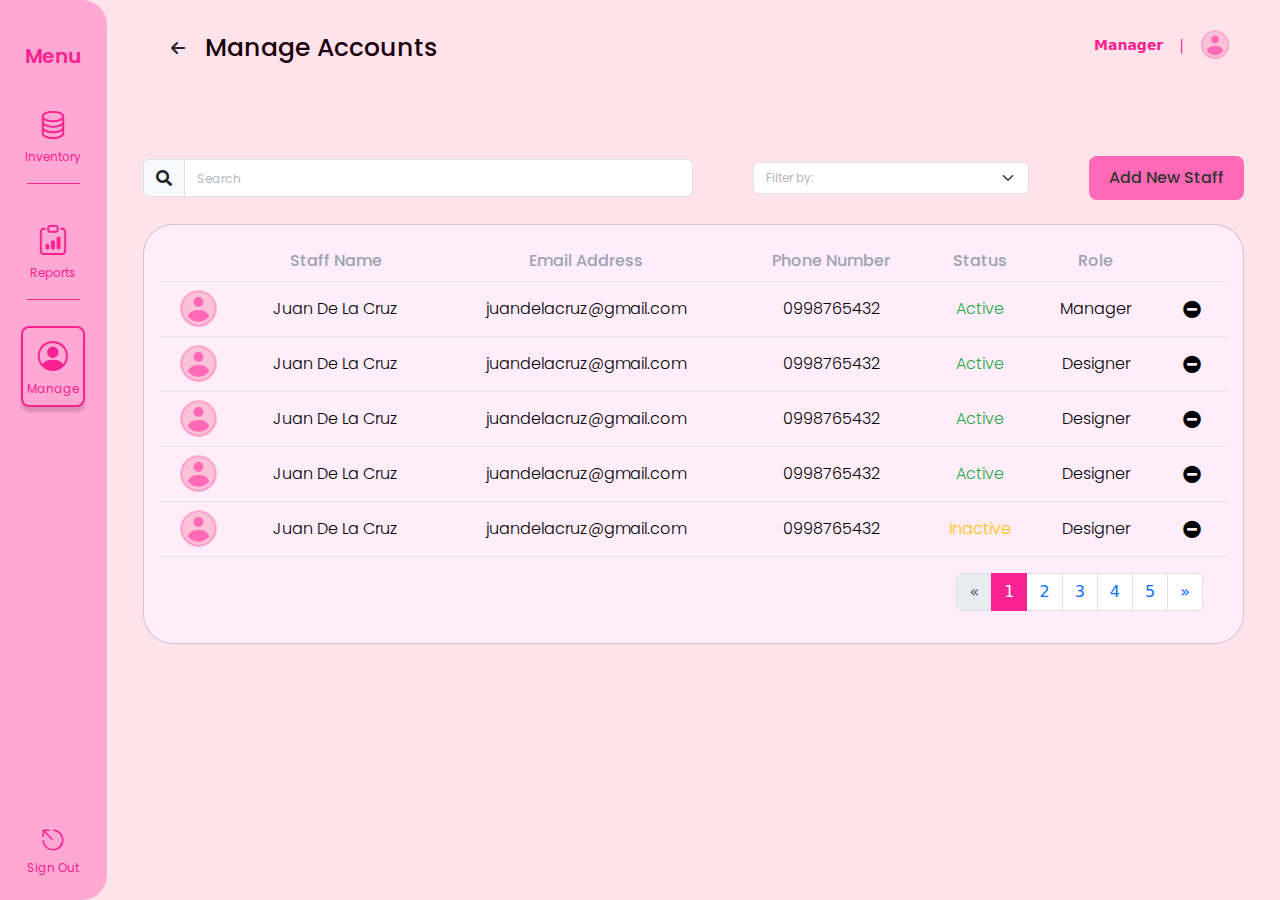
==== admin-manage-account.html @ 1da2fe34 "fix: fixed the .ignorefile" ====
<!DOCTYPE html>
<html lang="en">

<head>
  <meta charset="UTF-8" />
  <meta name="viewport" content="width=device-width, initial-scale=1" />
  <title>Dashboard</title>
  <link href="https://cdn.jsdelivr.net/npm/bootstrap@5.3.0/dist/css/bootstrap.min.css" rel="stylesheet" />
  <!-- <link rel="stylesheet" type="text/css" href="css/globalstyle.css"> -->
  <link rel="stylesheet" type="text/css" href="css/navbar-style.css">
  <link rel="stylesheet" type="text/css" href="css/manage.css">

  <link rel="stylesheet" href="https://cdnjs.cloudflare.com/ajax/libs/font-awesome/6.4.0/css/all.min.css" />
  <link rel="stylesheet" href="https://cdn.jsdelivr.net/npm/bootstrap-icons@1.11.3/font/bootstrap-icons.min.css">
  <link rel="stylesheet" href="https://cdnjs.cloudflare.com/ajax/libs/font-awesome/5.15.4/css/all.min.css">


</head>

<body>
  <div class="container-fluid">
    <div class="row">
      <!-- SIDEBAR -->
      <div class="col-1">
        <div class="d-flex flex-column sidebar expand">
          <!-- MENU TEXT -->

          <div class="d-flex justify-content-center align-items-center">



            <button class="toggle-btn d-flex flex-row align-items-center justify-content-center" type="button">
              <div class="d-block link-dark text-decoration-none sidebar-body menu-text mt-4 pt-3 ">
                <p class="text-center mb-1">Menu</p>
              </div>

              <div class="d-flex align-items-end mt-4 pt-3" style="margin-top: auto;">

                <i class="bi bi-grid-fill fw-bold "></i>

              </div>
            </button>
          </div>

          <ul class="nav nav-pills nav-flush flex-column mb-auto text-center">
            <!-- INVENTORY -->
            <li class="my-2">
              <a href="#" class="nav-link border_bottom" title="Dashboard" data-bs-toggle="tooltip"
                data-bs-placement="right">
                <i class="bi bi-database nav-icons"></i>
                <p>Inventory</p>
              </a>
            </li>

            <!-- REPORTS -->
            <li class="my-2">
              <a href="http://127.0.0.1:5501/admin-Reports.html" class="nav-link py-3 border_bottom" title="Orders"
                data-bs-toggle="tooltip" data-bs-placement="right">
                <div class="">
                  <i class="bi bi-clipboard-data"></i>
                  <p>Reports</p>
                </div>
              </a>
            </li>

            <!-- MANAGE -->
            <li class="my-2">
              <a href="#" class="nav-link" title="Products" data-bs-toggle="tooltip" data-bs-placement="right">
                <div class="border_box">
                  <i class="bi bi-person-circle"></i>
                  <p>Manage</p>
                </div>
              </a>
            </li>
          </ul>

          <!-- SIGN OUT -->
          <div class="nav-link-exit nav-link">
            <a href="#"
              class="d-flex flex-column align-items-center justify-content-center link-dark text-decoration-none">
              <i class="bi bi-escape"></i>
              <p class="d-block p-exit">Sign Out</p>
            </a>
          </div>
        </div>
      </div>
      <!-- END OF NAVBAR -->



      <div class="col-sm-11 px-4">
        <div class="notification-header-container d-flex justify-content-between align-items-center">
          <i class="fa-solid fa-arrow-left"></i>
          <div>

            <h5 class="title-manage-accounts"> Manage Accounts</h5>

          </div>


          <div class="d-flex align-items-end gap-5 ms-auto">
            <div class="profile-section d-flex align-items-center gap-3 ms-auto">
              <span class="profile-role">Manager</span>
              <span class="divider">|</span>
              <img class="profile-icon" src="images/profile.png" alt="Profile">
            </div>

          </div>
        </div>

        <!-- INPUT GROUPS -->
        <div class="container">
          <div class="d-flex justify-content-between align-items-center mb-3">
            <div class="input-group w-50">
              <span class="input-group-text"><i class="fas fa-search"></i></span>
              <input type="text" class="form-control" placeholder="Search">
            </div>


            <select class="form-select w-25 ">
              <option selected value="">Filter by:</option>
              <option value="Manager">Manager</option>
              <option value="Designer">Designer</option>
            </select>


            <button class="btn btn-new-staff">Add New Staff</button>
          </div>
        </div>




        <!-- TABLE SECTION -->
        <div class="container mt-4 table-accounts">

          <div class="card  p-3 ">
            <table class="table table-hover ">
              <thead class="">
                <tr>
                  <th></th>
                  <th>Staff Name</th>
                  <th>Email Address</th>
                  <th>Phone Number</th>
                  <th>Status</th>
                  <th>Role</th>
                  <th></th>

                </tr>
              </thead>
              <tbody>
                <tr>
                  <td><img class="profile-icons" src="images/profile.png" alt="Profile"></td>
                  <td>Juan De La Cruz</td>
                  <td>juandelacruz@gmail.com</td>
                  <td>0998765432</td>
                  <td class="text-success">Active</td>
                  <td>Manager</td>
                  <td>
                    <button class="btn  btn-sm remove-btn">
                      <i class="fas fa-minus-circle"></i>
                    </button>
                  </td>
                </tr>
                <tr>
                  <td><img class="profile-icons" src="images/profile.png" alt="Profile"></td>
                  <td>Juan De La Cruz</td>
                  <td>juandelacruz@gmail.com</td>
                  <td>0998765432</td>
                  <td class="text-success">Active</td>
                  <td>Designer</td>
                  <td>
                    <button class="btn  btn-sm remove-btn">
                      <i class="fas fa-minus-circle"></i>
                    </button>
                  </td>
                </tr>
                <tr>
                  <td><img class="profile-icons" src="images/profile.png" alt="Profile"></td>
                  <td>Juan De La Cruz</td>
                  <td>juandelacruz@gmail.com</td>
                  <td>0998765432</td>
                  <td class="text-success">Active</td>
                  <td>Designer</td>
                  <td>
                    <button class="btn  btn-sm remove-btn">
                      <i class="fas fa-minus-circle"></i>
                    </button>
                  </td>
                </tr>
                <tr>
                  <td><img class="profile-icons" src="images/profile.png" alt="Profile"></td>
                  <td>Juan De La Cruz</td>
                  <td>juandelacruz@gmail.com</td>
                  <td>0998765432</td>
                  <td class="text-success">Active</td>
                  <td>Designer</td>
                  <td>
                    <button class="btn  btn-sm remove-btn">
                      <i class="fas fa-minus-circle"></i>
                    </button>
                  </td>
                </tr>
                <tr>
                  <td><img class="profile-icons" src="images/profile.png" alt="Profile"></td>
                  <td>Juan De La Cruz</td>
                  <td>juandelacruz@gmail.com</td>
                  <td>0998765432</td>
                  <td class="text-warning">Inactive</td>
                  <td>Designer</td>
                  <td>
                    <button class="btn  btn-sm remove-btn">
                      <i class="fas fa-minus-circle"></i>
                    </button>
                  </td>
                </tr>
              </tbody>
            </table>

            <nav class="d-flex justify-content-end me-4">
              <ul class="pagination justify-content-center">
                <li class="page-item disabled"><a class="page-link" href="#">«</a></li>
                <li class="page-item active"><a class="page-link" href="#">1</a></li>
                <li class="page-item"><a class="page-link" href="#">2</a></li>
                <li class="page-item"><a class="page-link" href="#">3</a></li>
                <li class="page-item"><a class="page-link" href="#">4</a></li>
                <li class="page-item"><a class="page-link" href="#">5</a></li>
                <li class="page-item"><a class="page-link" href="#">»</a></li>
              </ul>
            </nav>
          </div>
        </div>






      </div>
    </div>

    <script src="https://cdn.jsdelivr.net/npm/bootstrap@5.3.0/dist/js/bootstrap.bundle.min.js"></script>
    <!-- <script src="Javascript/dashboard.js"></script> -->
    <script src="Javascript/nav.js"></script>
</body>

</html>
---- css/globalstyle.css ----
body {
  background-color: #FFE3EB;
}

.sidebar {
  background-color: #FFA8D4;
  min-height: 80vh;
  display: flex;
  flex-direction: column;
  justify-content: space-between;
  padding: 5px;
  color: #FA2290;
  border-radius: 0px 30px 30px 0px;
  position: sticky;
}

.nav-item {
  text-align: center;
  position: relative;
  margin-bottom: 10px;
  padding: 10px 0;
}

/* Box effect for active item */
.nav-item.active {
  border: 2px solid #FA2290;
  border-radius: 15px;
  background-color:#FFA8D4;
  

}

/* Styling for icon inside active box */
.nav-item.active .icon-box {
  background-color: #FA2290;
  border-radius: 50%;
  display: inline-block;
}

.nav-item img {
  width: 29px;
  height: 29px;
  margin-bottom: 1px;
}

/* Underline effect */
.nav-item::after {
  content: "";
  display: block;
  width: 80%;
  height: 2px;
  background-color: #FA2290;
  margin: 5px auto 0;
}

/* Link styling */
.nav-link {
  color: #FA2290;
  font-weight: bold;
}


.sidebar .link {
  color: #FA2290; 
}
.see{
  text-decoration: underline;
  color: #FFE3EB;
}
---- css/navbar-style.css ----
@import url('https://fonts.googleapis.com/css2?family=Poppins:wght@300;400;500;600;700&display=swap');

.sidebar {
  font-family: 'Poppins', sans-serif;
  background-color: #FFA8D4;
  position: fixed;
  transition: all .25s ease-in-out;
  top: 0;
  left: 0;
  border-radius: 0 25px 25px 0;
  width: inherit;
}





.sidebar {
  /* width: 160px; */
  height: 100vh;
}


.sidebar p {
  color: #FA2290;
}

.menu-text {
  font-weight: 600;
  font-size: 20px;
}

.nav-link {
  display: flex;
  flex-direction: column;
  align-items: center;
  justify-content: center;
  height: 100px;
}

.nav-link p {
  margin: 0;
  font-size: 14px;
}


.border_bottom,
.border_top {
  position: relative;

}

.border_bottom::after,
.border_top::after {
  content: "";
  position: absolute;
  bottom: 0;
  /*UNCOMMENT this if the border is displayed at the right side*/
  /* transform: translateX(-50%); */
  opacity: 1;
  width: 50%;
  height: 1px;
  background-color: #FA2290;
  transition: all 1s ease-in-out 1s
}

.border_top::after {
  top: 0;
}



.border_box {
  border: 2px solid #FA2290;
  border-radius: 8px;
  padding: 7px 0;
  transition: border 0.10s ease-in-out 0.10s, box-shadow 0.01s ease-in-out 0.01s;
  box-shadow: 0px 5px 3px rgba(0, 0, 0, 0.15);
  /* width: inherit; */
}




.nav-link i {
  font-size: 30px;
  color: #FA2290;
  border: none;
}

.nav-link-exit i {
  font-size: 24px;
}

.nav-link-exit p {
  font-size: 16px;

}



/* RESPONSIVENESS */

.toggle-btn {
  border: none;
  background-color: inherit;
  color: #FA2290;
}

.toggle-btn i {
  font-weight: 700;
  font-size: 24px;
  display: none;
}





.sidebar:not(.expand) .nav-link p,
.sidebar:not(.expand) .border_bottom::after,
.sidebar:not(.expand) .border_top::after,
.sidebar:not(.expand) .toggle-btn p {
  display: none !important;
}


.sidebar:not(.expand) .nav-link {
  padding: 50px 0;
  height: 50px;
}

.sidebar:not(.expand) .nav-pills {
  margin-top: 20px;
}


.sidebar:not(.expand) .border_box {
  border: none;
  box-shadow: none;
}

.sidebar:not(.expand) .toggle-btn i {
  display: block;
}

.sidebar:not(.expand) {
  width: 80px;
  height: 100vh;
  border-radius: 0;
}


@media (max-width: 1440px) {

  /* Add your styles here */
  .nav-link p {
    font-size: 12px;
  }

}

.border_box {
  padding-left: 4px;
  /* Default */
  padding-right: 4px;
}

@media (min-width: 1400px) {

  /* XXL breakpoint */
  .border_box {
    padding-left: 8px;
    padding-right: 8px;
  }
}
---- css/manage.css ----
body {
    background-color: #FFE3EB;
}

.title-manage-accounts {
    font-family: 'Poppins', sans-serif;
    font-size: 25px !important;
    font-weight: 500 !important;
    color: #1C000E;
}

.table th,
.table td {
    vertical-align: middle;
}

.btn.btn-new-staff {
    background-color: #FF69B5 !important;
    color: #333333 !important;

    border: none;
    padding: 10px 20px;
    border-radius: 8px;
    cursor: pointer;
    transition: background 0.3s ease;

    font-family: 'Poppins', sans-serif !important;
    font-weight: 500;
}

.btn-new-staff:hover {
    background-color: #ff3385 !important;
}

/* .form-select option:nth-child(1){
    font-family: 'Poppins', sans-serif !important;
    font-size: 12px;
    color: #B5B7C0 !important;
} */

.form-select,
.form-control::placeholder {
    font-family: 'Poppins', sans-serif !important;
    font-size: 12px !important;
    color: #B5B7C0 !important;
}




.remove-btn {
    border: none;
    background: transparent;
    font-size: 18px;
}

.remove-btn i {
    color: black;
    transition: color 0.3s ease-in-out;
}

.remove-btn:hover i {
    color: #d9534f;
}


.text-success {
    color: #28a745 !important;
}

.text-warning {
    color: #ffc107 !important;
}

.pagination .page-item.active .page-link {
    background-color: #FA2290;
    border-color: #FA2290;
}

.btn-primary {
    background-color: #FA2290;
    border: none;
}

.btn-primary:hover {
    background-color: #d10a6e;
}

.notification-header-container {

    padding: 20px;
    border-radius: 10px;
    margin-bottom: 20px;
}

.notification-header-container h5 {
    margin: 0;
    font-size: 24px;
    font-weight: bold;
    margin-bottom: 40px;
}

.profile-section {
    position: absolute;
    right: 50px;
    top: 5%;
    transform: translateY(-50%);
    display: flex;
    align-items: center;
}

.profile-role {
    font-size: 14px;
    font-weight: bold;
    color: #FA2290;
}

.divider {
    color: #FA2290;
    font-size: 14px;
}

.profile-icon {
    width: 30px;
    height: 30px;
    border-radius: 50%;
}

.fa-solid {
    padding: 20px;
    margin-bottom: 40px;
}

.ccontainer {
    background-color: #FFEDFC;
}


/* .table-accounts table {
    background-color: black;
} */

.table-accounts .card,
.table-accounts table,
.table-accounts thead,
.table-accounts th,
.table-accounts tr,
.table-accounts tbody,
.table-accounts td {
    background-color: #FFEDFC !important;
    border-radius: 30px;
    /* color: FFE3EB; */
}

.table-accounts th {
    color: #9CA3AF !important;
    font-weight: 500;

}

.table-accounts {
    font-size: 16px;
    font-weight: 300;
}

.table-accounts th,
.table-accounts td {
    text-align: center;
    font-family: 'Poppins', sans-serif;
}
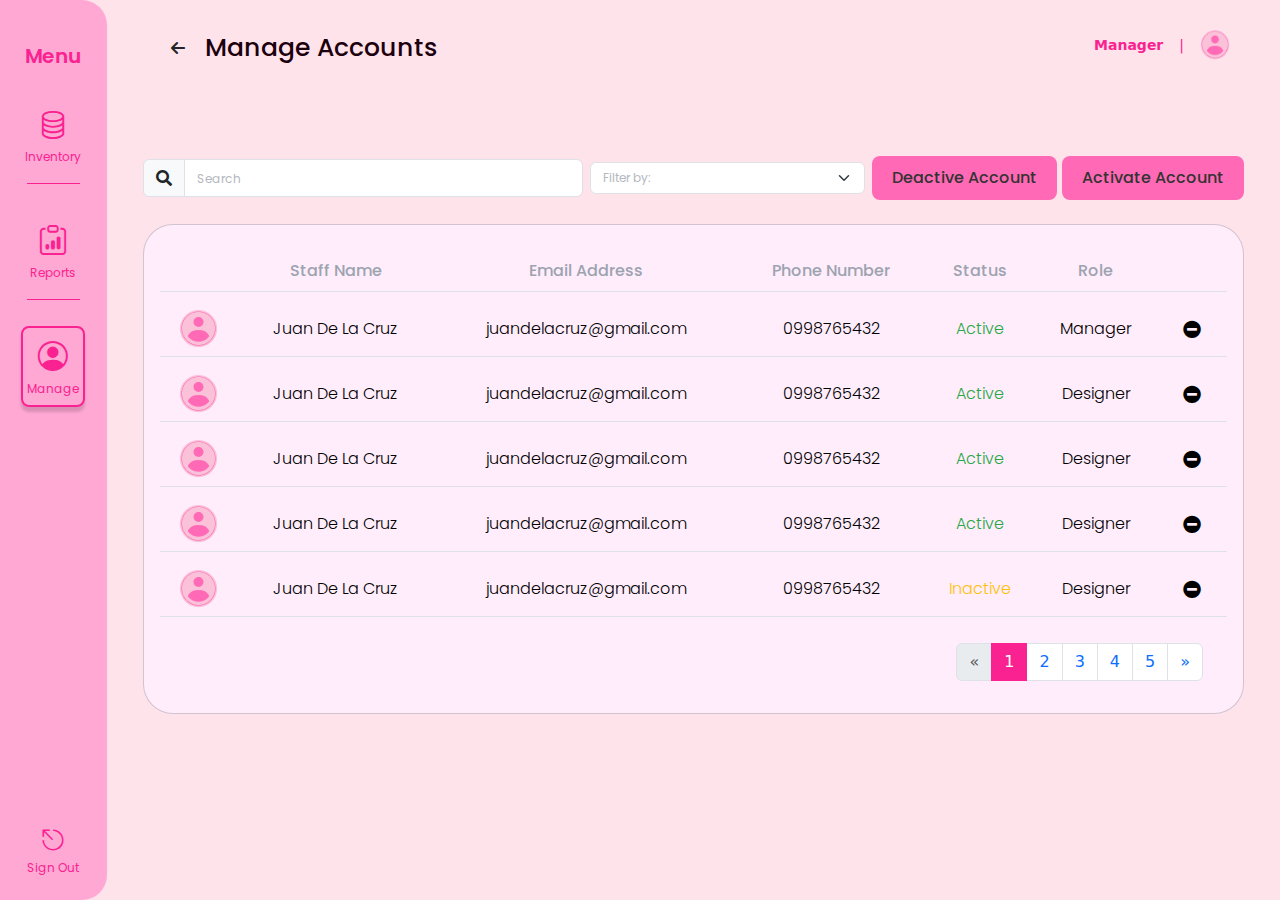
==== commit e7324588: "feat: added a filter function and a change status function" ====
--- a/admin-manage-account.html
+++ b/admin-manage-account.html
@@ -110,21 +110,26 @@
 
         <!-- INPUT GROUPS -->
         <div class="container">
-          <div class="d-flex justify-content-between align-items-center mb-3">
-            <div class="input-group w-50">
+          <div class="d-flex justify-content-between align-items-center mb-3 ">
+            <div class="input-group search-bar">
               <span class="input-group-text"><i class="fas fa-search"></i></span>
               <input type="text" class="form-control" placeholder="Search">
             </div>
 
 
-            <select class="form-select w-25 ">
+            <select class="form-select  w-25">
               <option selected value="">Filter by:</option>
               <option value="Manager">Manager</option>
               <option value="Designer">Designer</option>
+              <option value="Active">Active</option>
+              <option value="Inactive">Inactive</option>
             </select>
 
 
-            <button class="btn btn-new-staff">Add New Staff</button>
+            <div class="container-flex">
+              <button class="btn btn-new-staff toggle-status-off">Deactive Account</button>
+              <button class="btn btn-new-staff toggle-status-on">Activate Account</button>
+            </div>
           </div>
         </div>
 
@@ -149,12 +154,12 @@
                 </tr>
               </thead>
               <tbody>
-                <tr>
-                  <td><img class="profile-icons" src="images/profile.png" alt="Profile"></td>
-                  <td>Juan De La Cruz</td>
-                  <td>juandelacruz@gmail.com</td>
-                  <td>0998765432</td>
-                  <td class="text-success">Active</td>
+                <tr class="clickable-row ">
+                  <td><img class="profile-icons" src="images/profile.png" alt="Profile"></td>
+                  <td>Juan De La Cruz</td>
+                  <td>juandelacruz@gmail.com</td>
+                  <td>0998765432</td>
+                  <td class="status text-success">Active</td>
                   <td>Manager</td>
                   <td>
                     <button class="btn  btn-sm remove-btn">
@@ -162,51 +167,51 @@
                     </button>
                   </td>
                 </tr>
-                <tr>
-                  <td><img class="profile-icons" src="images/profile.png" alt="Profile"></td>
-                  <td>Juan De La Cruz</td>
-                  <td>juandelacruz@gmail.com</td>
-                  <td>0998765432</td>
-                  <td class="text-success">Active</td>
-                  <td>Designer</td>
-                  <td>
-                    <button class="btn  btn-sm remove-btn">
-                      <i class="fas fa-minus-circle"></i>
-                    </button>
-                  </td>
-                </tr>
-                <tr>
-                  <td><img class="profile-icons" src="images/profile.png" alt="Profile"></td>
-                  <td>Juan De La Cruz</td>
-                  <td>juandelacruz@gmail.com</td>
-                  <td>0998765432</td>
-                  <td class="text-success">Active</td>
-                  <td>Designer</td>
-                  <td>
-                    <button class="btn  btn-sm remove-btn">
-                      <i class="fas fa-minus-circle"></i>
-                    </button>
-                  </td>
-                </tr>
-                <tr>
-                  <td><img class="profile-icons" src="images/profile.png" alt="Profile"></td>
-                  <td>Juan De La Cruz</td>
-                  <td>juandelacruz@gmail.com</td>
-                  <td>0998765432</td>
-                  <td class="text-success">Active</td>
-                  <td>Designer</td>
-                  <td>
-                    <button class="btn  btn-sm remove-btn">
-                      <i class="fas fa-minus-circle"></i>
-                    </button>
-                  </td>
-                </tr>
-                <tr>
-                  <td><img class="profile-icons" src="images/profile.png" alt="Profile"></td>
-                  <td>Juan De La Cruz</td>
-                  <td>juandelacruz@gmail.com</td>
-                  <td>0998765432</td>
-                  <td class="text-warning">Inactive</td>
+                <tr class="clickable-row">
+                  <td><img class="profile-icons" src="images/profile.png" alt="Profile"></td>
+                  <td>Juan De La Cruz</td>
+                  <td>juandelacruz@gmail.com</td>
+                  <td>0998765432</td>
+                  <td class="status text-success">Active</td>
+                  <td>Designer</td>
+                  <td>
+                    <button class="btn  btn-sm remove-btn">
+                      <i class="fas fa-minus-circle"></i>
+                    </button>
+                  </td>
+                </tr>
+                <tr class="clickable-row">
+                  <td><img class="profile-icons" src="images/profile.png" alt="Profile"></td>
+                  <td>Juan De La Cruz</td>
+                  <td>juandelacruz@gmail.com</td>
+                  <td>0998765432</td>
+                  <td class="status text-success">Active</td>
+                  <td>Designer</td>
+                  <td>
+                    <button class="btn  btn-sm remove-btn">
+                      <i class="fas fa-minus-circle"></i>
+                    </button>
+                  </td>
+                </tr>
+                <tr class="clickable-row">
+                  <td><img class="profile-icons" src="images/profile.png" alt="Profile"></td>
+                  <td>Juan De La Cruz</td>
+                  <td>juandelacruz@gmail.com</td>
+                  <td>0998765432</td>
+                  <td class="status text-success">Active</td>
+                  <td>Designer</td>
+                  <td>
+                    <button class="btn  btn-sm remove-btn">
+                      <i class="fas fa-minus-circle"></i>
+                    </button>
+                  </td>
+                </tr>
+                <tr class="clickable-row">
+                  <td><img class="profile-icons" src="images/profile.png" alt="Profile"></td>
+                  <td>Juan De La Cruz</td>
+                  <td>juandelacruz@gmail.com</td>
+                  <td>0998765432</td>
+                  <td class="status text-warning">Inactive</td>
                   <td>Designer</td>
                   <td>
                     <button class="btn  btn-sm remove-btn">
@@ -242,6 +247,7 @@
     <script src="https://cdn.jsdelivr.net/npm/bootstrap@5.3.0/dist/js/bootstrap.bundle.min.js"></script>
     <!-- <script src="Javascript/dashboard.js"></script> -->
     <script src="Javascript/nav.js"></script>
+    <script src="Javascript/manage-account.js"></script>
 </body>
 
 </html>--- a/css/manage.css
+++ b/css/manage.css
@@ -9,34 +9,32 @@
     color: #1C000E;
 }
 
+.input-group.search-bar {
+    width: 40%;
+}
+
 .table th,
 .table td {
     vertical-align: middle;
 }
 
 .btn.btn-new-staff {
-    background-color: #FF69B5 !important;
-    color: #333333 !important;
-
+    background-color: #FF69B5;
+    color: #333333;
     border: none;
     padding: 10px 20px;
     border-radius: 8px;
     cursor: pointer;
     transition: background 0.3s ease;
-
     font-family: 'Poppins', sans-serif !important;
     font-weight: 500;
 }
 
 .btn-new-staff:hover {
-    background-color: #ff3385 !important;
+    background-color: #ff3385;
 }
 
-/* .form-select option:nth-child(1){
-    font-family: 'Poppins', sans-serif !important;
-    font-size: 12px;
-    color: #B5B7C0 !important;
-} */
+
 
 .form-select,
 .form-control::placeholder {
@@ -148,8 +146,13 @@
 .table-accounts tbody,
 .table-accounts td {
     background-color: #FFEDFC !important;
+
+    /* color: FFE3EB; */
+}
+
+
+.table-accounts .card {
     border-radius: 30px;
-    /* color: FFE3EB; */
 }
 
 .table-accounts th {
@@ -161,10 +164,31 @@
 .table-accounts {
     font-size: 16px;
     font-weight: 300;
+    overflow: hidden;
 }
 
 .table-accounts th,
 .table-accounts td {
     text-align: center;
     font-family: 'Poppins', sans-serif;
-}+}
+
+
+tr.table-active {
+    border: #d10a6e 2px solid;
+    border-bottom: #d10a6e 2px solid;
+    border-radius: 20px !important;
+    overflow: hidden;
+}
+
+.table-active td {
+    border-top: #d10a6e 1px solid;
+}
+
+
+.table {
+    border-collapse: separate;
+    border-spacing: 0 10px;
+}
+
+.clickable-row {}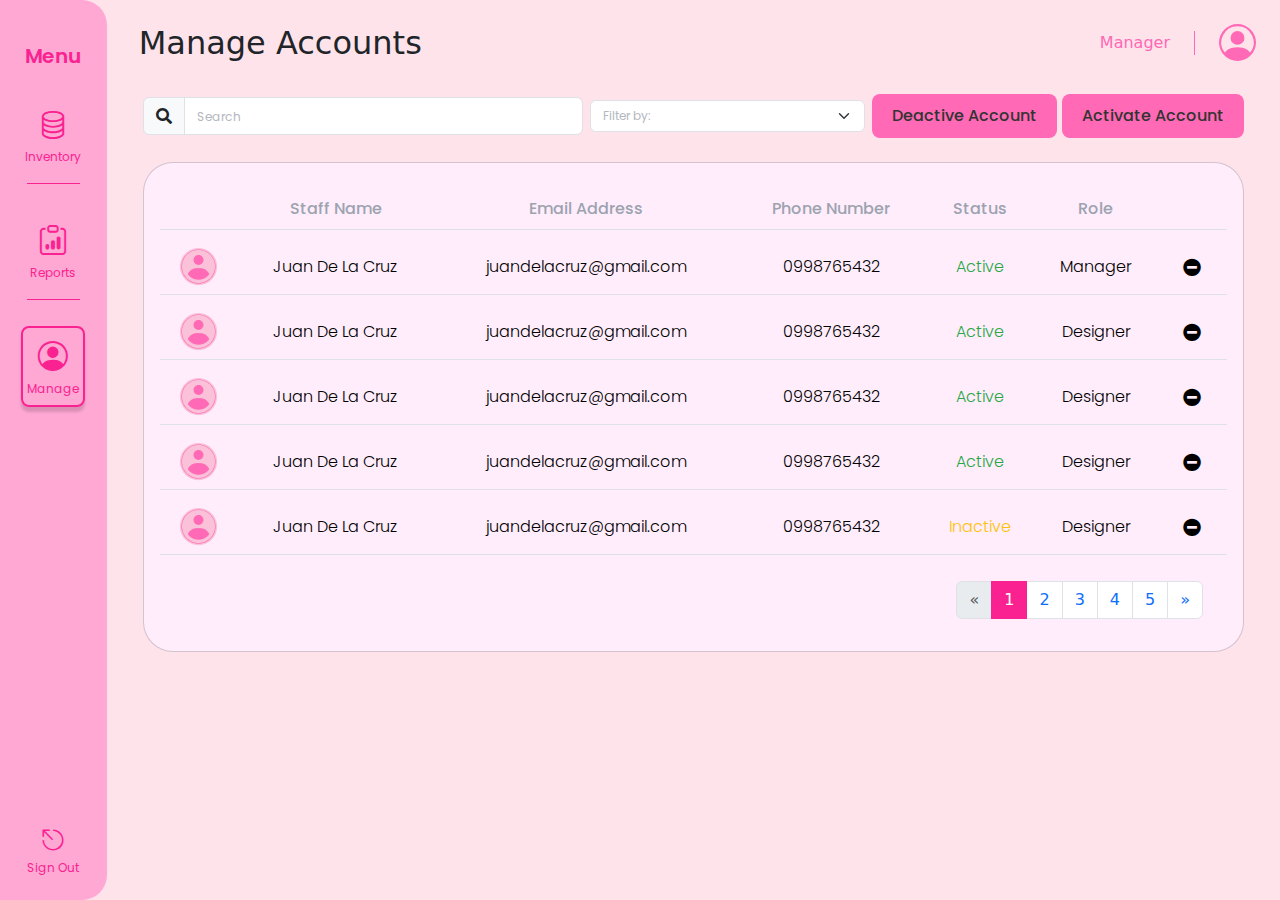
==== commit 088a586a: "fix: made the page header style consistent all throughout" ====
--- a/admin-manage-account.html
+++ b/admin-manage-account.html
@@ -4,7 +4,7 @@
 <head>
   <meta charset="UTF-8" />
   <meta name="viewport" content="width=device-width, initial-scale=1" />
-  <title>Dashboard</title>
+  <title>Manage Accounts</title>
   <link href="https://cdn.jsdelivr.net/npm/bootstrap@5.3.0/dist/css/bootstrap.min.css" rel="stylesheet" />
   <!-- <link rel="stylesheet" type="text/css" href="css/globalstyle.css"> -->
   <link rel="stylesheet" type="text/css" href="css/navbar-style.css">
@@ -88,23 +88,14 @@
 
 
 
-      <div class="col-sm-11 px-4">
-        <div class="notification-header-container d-flex justify-content-between align-items-center">
-          <i class="fa-solid fa-arrow-left"></i>
-          <div>
-
-            <h5 class="title-manage-accounts"> Manage Accounts</h5>
-
-          </div>
-
-
-          <div class="d-flex align-items-end gap-5 ms-auto">
-            <div class="profile-section d-flex align-items-center gap-3 ms-auto">
-              <span class="profile-role">Manager</span>
-              <span class="divider">|</span>
-              <img class="profile-icon" src="images/profile.png" alt="Profile">
-            </div>
-
+      <div class="col-sm-11 px-4 ">
+
+        <!-- HEADER - PAGE -->
+        <div class="d-sm-flex align-items-center justify-content-between my-4 manager-accounts">
+          <h2 class="ms-2 ">Manage Accounts</h2>
+          <div class="manager-accounts d-flex justify-content-center align-content-center mb-auto">
+            <p class="pe-4">Manager</p>
+            <img class="ms-4" src="icons/person.svg" alt="">
           </div>
         </div>
 
--- a/css/manage.css
+++ b/css/manage.css
@@ -133,6 +133,18 @@
     background-color: #FFEDFC;
 }
 
+.manager-accounts p {
+    border-right: 1px solid #FF69B5 !important;
+    margin: auto;
+    color: #FF69B5;
+}
+
+.manager-accounts img {
+    width: 37px;
+    height: 37px;
+
+}
+
 
 /* .table-accounts table {
     background-color: black;
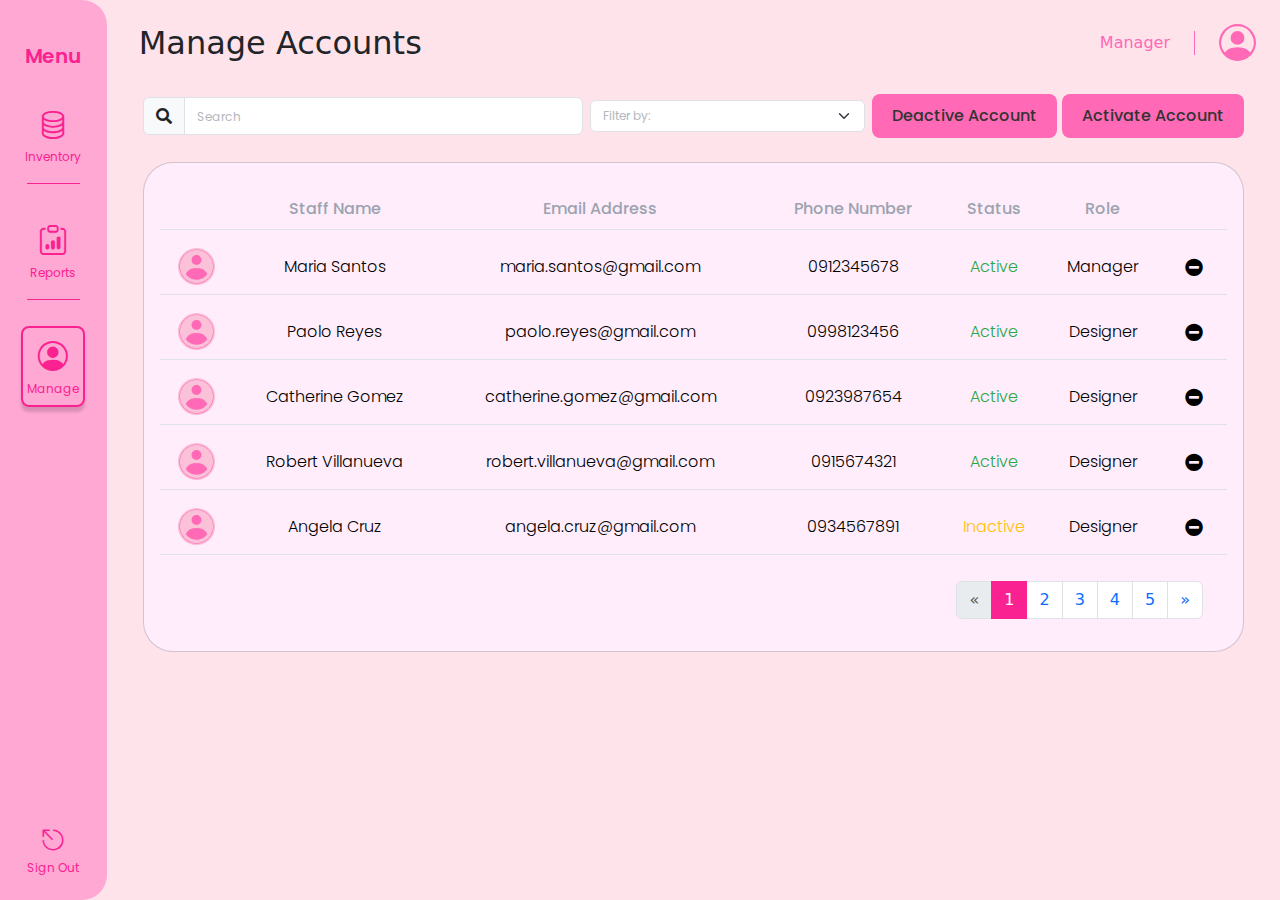
==== commit 6c64fc04: "feat:added the search function and made the td have different contents" ====
--- a/admin-manage-account.html
+++ b/admin-manage-account.html
@@ -100,6 +100,8 @@
         </div>
 
         <!-- INPUT GROUPS -->
+
+        <!-- SEARCH BAR -->
         <div class="container">
           <div class="d-flex justify-content-between align-items-center mb-3 ">
             <div class="input-group search-bar">
@@ -108,6 +110,7 @@
             </div>
 
 
+            <!-- FILTER MENU -->
             <select class="form-select  w-25">
               <option selected value="">Filter by:</option>
               <option value="Manager">Manager</option>
@@ -145,67 +148,67 @@
                 </tr>
               </thead>
               <tbody>
-                <tr class="clickable-row ">
-                  <td><img class="profile-icons" src="images/profile.png" alt="Profile"></td>
-                  <td>Juan De La Cruz</td>
-                  <td>juandelacruz@gmail.com</td>
-                  <td>0998765432</td>
+                <tr class="clickable-row">
+                  <td><img class="profile-icons" src="images/profile.png" alt="Profile"></td>
+                  <td>Maria Santos</td>
+                  <td>maria.santos@gmail.com</td>
+                  <td>0912345678</td>
                   <td class="status text-success">Active</td>
                   <td>Manager</td>
                   <td>
-                    <button class="btn  btn-sm remove-btn">
-                      <i class="fas fa-minus-circle"></i>
-                    </button>
-                  </td>
-                </tr>
-                <tr class="clickable-row">
-                  <td><img class="profile-icons" src="images/profile.png" alt="Profile"></td>
-                  <td>Juan De La Cruz</td>
-                  <td>juandelacruz@gmail.com</td>
-                  <td>0998765432</td>
-                  <td class="status text-success">Active</td>
-                  <td>Designer</td>
-                  <td>
-                    <button class="btn  btn-sm remove-btn">
-                      <i class="fas fa-minus-circle"></i>
-                    </button>
-                  </td>
-                </tr>
-                <tr class="clickable-row">
-                  <td><img class="profile-icons" src="images/profile.png" alt="Profile"></td>
-                  <td>Juan De La Cruz</td>
-                  <td>juandelacruz@gmail.com</td>
-                  <td>0998765432</td>
-                  <td class="status text-success">Active</td>
-                  <td>Designer</td>
-                  <td>
-                    <button class="btn  btn-sm remove-btn">
-                      <i class="fas fa-minus-circle"></i>
-                    </button>
-                  </td>
-                </tr>
-                <tr class="clickable-row">
-                  <td><img class="profile-icons" src="images/profile.png" alt="Profile"></td>
-                  <td>Juan De La Cruz</td>
-                  <td>juandelacruz@gmail.com</td>
-                  <td>0998765432</td>
-                  <td class="status text-success">Active</td>
-                  <td>Designer</td>
-                  <td>
-                    <button class="btn  btn-sm remove-btn">
-                      <i class="fas fa-minus-circle"></i>
-                    </button>
-                  </td>
-                </tr>
-                <tr class="clickable-row">
-                  <td><img class="profile-icons" src="images/profile.png" alt="Profile"></td>
-                  <td>Juan De La Cruz</td>
-                  <td>juandelacruz@gmail.com</td>
-                  <td>0998765432</td>
+                    <button class="btn btn-sm remove-btn">
+                      <i class="fas fa-minus-circle"></i>
+                    </button>
+                  </td>
+                </tr>
+                <tr class="clickable-row">
+                  <td><img class="profile-icons" src="images/profile.png" alt="Profile"></td>
+                  <td>Paolo Reyes</td>
+                  <td>paolo.reyes@gmail.com</td>
+                  <td>0998123456</td>
+                  <td class="status text-success">Active</td>
+                  <td>Designer</td>
+                  <td>
+                    <button class="btn btn-sm remove-btn">
+                      <i class="fas fa-minus-circle"></i>
+                    </button>
+                  </td>
+                </tr>
+                <tr class="clickable-row">
+                  <td><img class="profile-icons" src="images/profile.png" alt="Profile"></td>
+                  <td>Catherine Gomez</td>
+                  <td>catherine.gomez@gmail.com</td>
+                  <td>0923987654</td>
+                  <td class="status text-success">Active</td>
+                  <td>Designer</td>
+                  <td>
+                    <button class="btn btn-sm remove-btn">
+                      <i class="fas fa-minus-circle"></i>
+                    </button>
+                  </td>
+                </tr>
+                <tr class="clickable-row">
+                  <td><img class="profile-icons" src="images/profile.png" alt="Profile"></td>
+                  <td>Robert Villanueva</td>
+                  <td>robert.villanueva@gmail.com</td>
+                  <td>0915674321</td>
+                  <td class="status text-success">Active</td>
+                  <td>Designer</td>
+                  <td>
+                    <button class="btn btn-sm remove-btn">
+                      <i class="fas fa-minus-circle"></i>
+                    </button>
+                  </td>
+                </tr>
+                <tr class="clickable-row">
+                  <td><img class="profile-icons" src="images/profile.png" alt="Profile"></td>
+                  <td>Angela Cruz</td>
+                  <td>angela.cruz@gmail.com</td>
+                  <td>0934567891</td>
                   <td class="status text-warning">Inactive</td>
                   <td>Designer</td>
                   <td>
-                    <button class="btn  btn-sm remove-btn">
+                    <button class="btn btn-sm remove-btn">
                       <i class="fas fa-minus-circle"></i>
                     </button>
                   </td>
@@ -226,19 +229,16 @@
             </nav>
           </div>
         </div>
-
-
-
-
-
+        <!-- END OF TABLE SECTION -->
 
       </div>
     </div>
-
-    <script src="https://cdn.jsdelivr.net/npm/bootstrap@5.3.0/dist/js/bootstrap.bundle.min.js"></script>
-    <!-- <script src="Javascript/dashboard.js"></script> -->
-    <script src="Javascript/nav.js"></script>
-    <script src="Javascript/manage-account.js"></script>
+  </div>
+
+  <script src="https://cdn.jsdelivr.net/npm/bootstrap@5.3.0/dist/js/bootstrap.bundle.min.js"></script>
+  <!-- <script src="Javascript/dashboard.js"></script> -->
+  <script src="Javascript/nav.js"></script>
+  <script src="Javascript/manage-account.js"></script>
 </body>
 
 </html>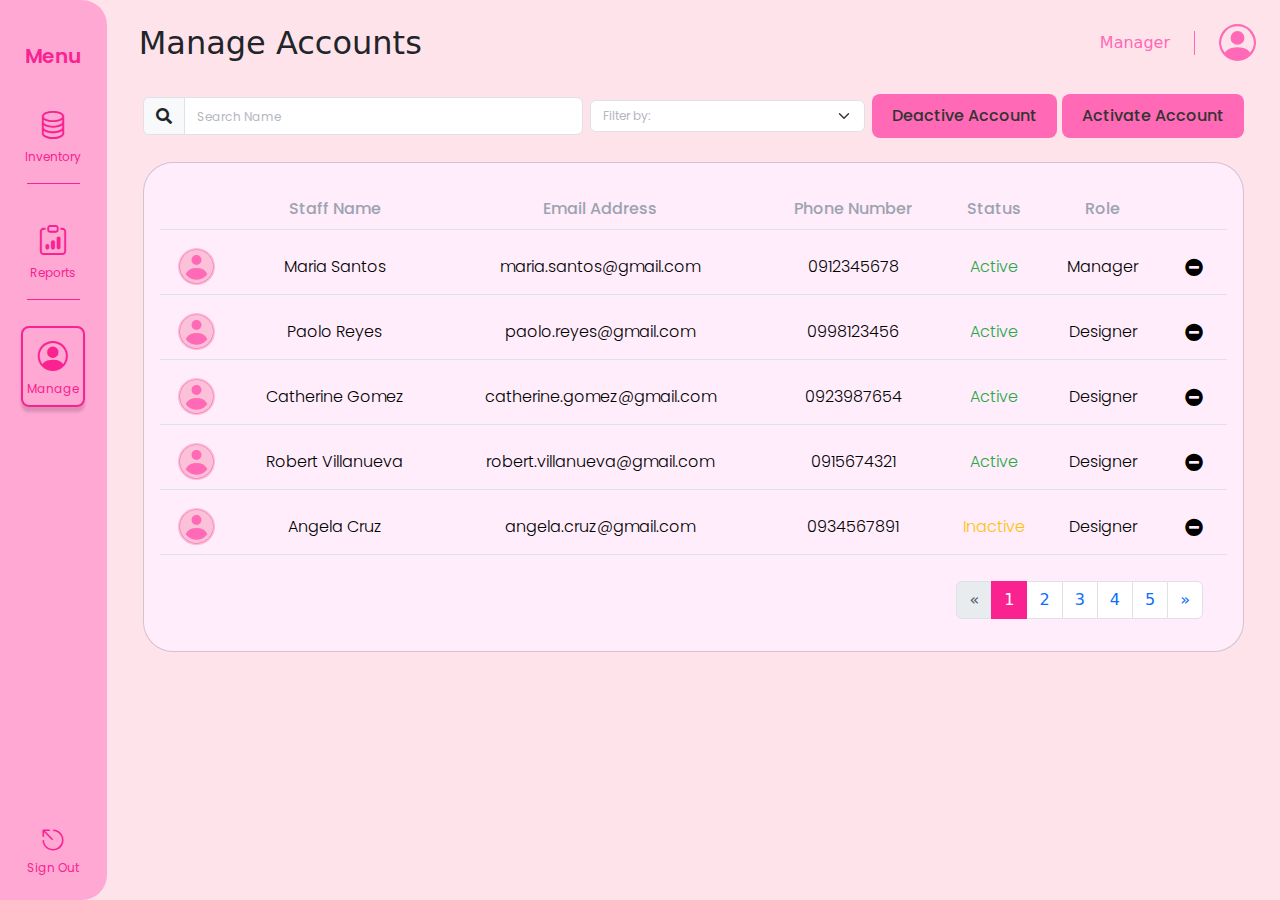
==== commit 2be72928: "feat: added the remove button function" ====
--- a/admin-manage-account.html
+++ b/admin-manage-account.html
@@ -106,7 +106,7 @@
           <div class="d-flex justify-content-between align-items-center mb-3 ">
             <div class="input-group search-bar">
               <span class="input-group-text"><i class="fas fa-search"></i></span>
-              <input type="text" class="form-control" placeholder="Search">
+              <input type="text" class="form-control" placeholder="Search Name">
             </div>
 
 
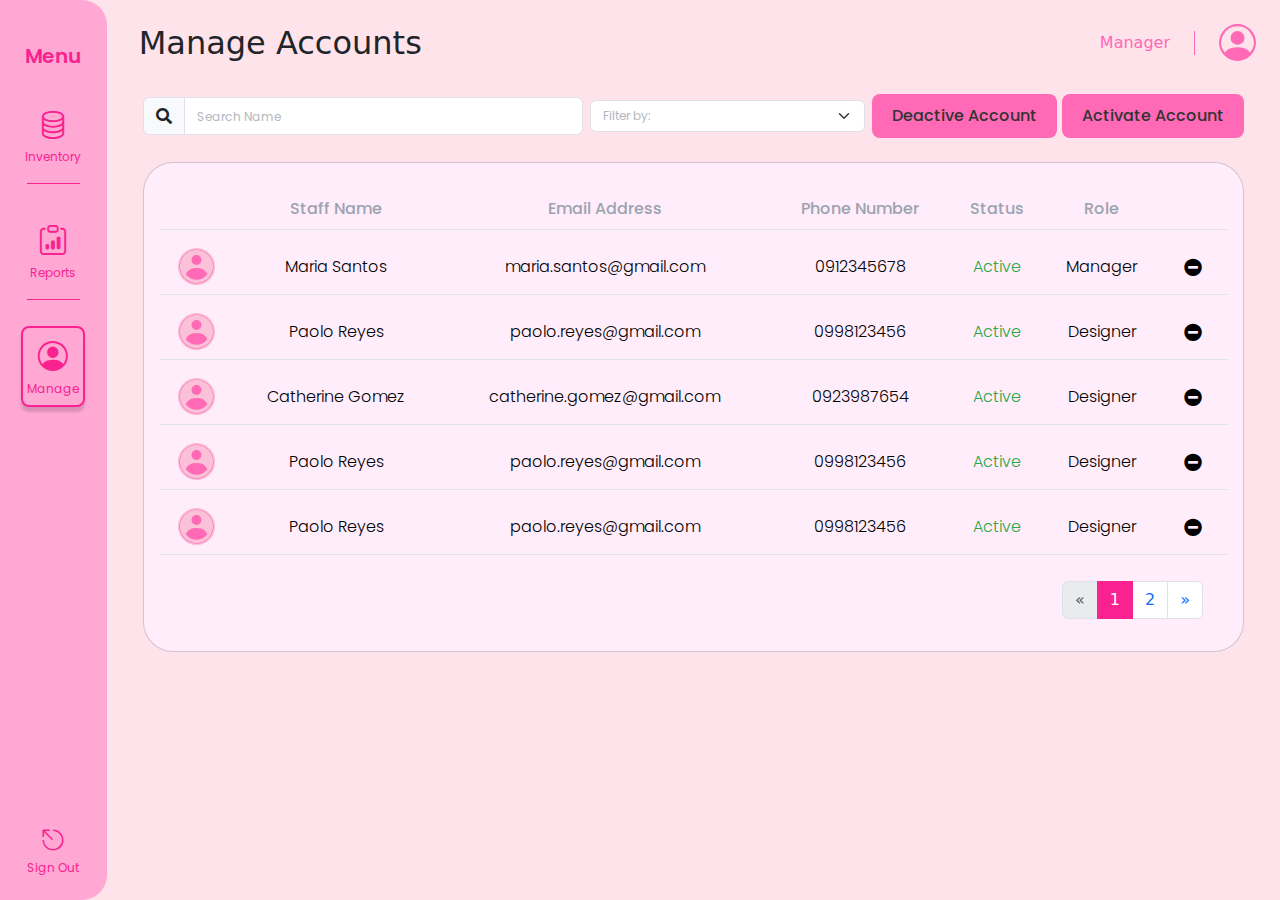
==== commit 326e7d8c: "feat:made the search filter and pagination work together" ====
--- a/admin-manage-account.html
+++ b/admin-manage-account.html
@@ -189,6 +189,32 @@
                 </tr>
                 <tr class="clickable-row">
                   <td><img class="profile-icons" src="images/profile.png" alt="Profile"></td>
+                  <td>Paolo Reyes</td>
+                  <td>paolo.reyes@gmail.com</td>
+                  <td>0998123456</td>
+                  <td class="status text-success">Active</td>
+                  <td>Designer</td>
+                  <td>
+                    <button class="btn btn-sm remove-btn">
+                      <i class="fas fa-minus-circle"></i>
+                    </button>
+                  </td>
+                </tr>
+                <tr class="clickable-row">
+                  <td><img class="profile-icons" src="images/profile.png" alt="Profile"></td>
+                  <td>Paolo Reyes</td>
+                  <td>paolo.reyes@gmail.com</td>
+                  <td>0998123456</td>
+                  <td class="status text-success">Active</td>
+                  <td>Designer</td>
+                  <td>
+                    <button class="btn btn-sm remove-btn">
+                      <i class="fas fa-minus-circle"></i>
+                    </button>
+                  </td>
+                </tr>
+                <tr class="clickable-row">
+                  <td><img class="profile-icons" src="images/profile.png" alt="Profile"></td>
                   <td>Robert Villanueva</td>
                   <td>robert.villanueva@gmail.com</td>
                   <td>0915674321</td>
